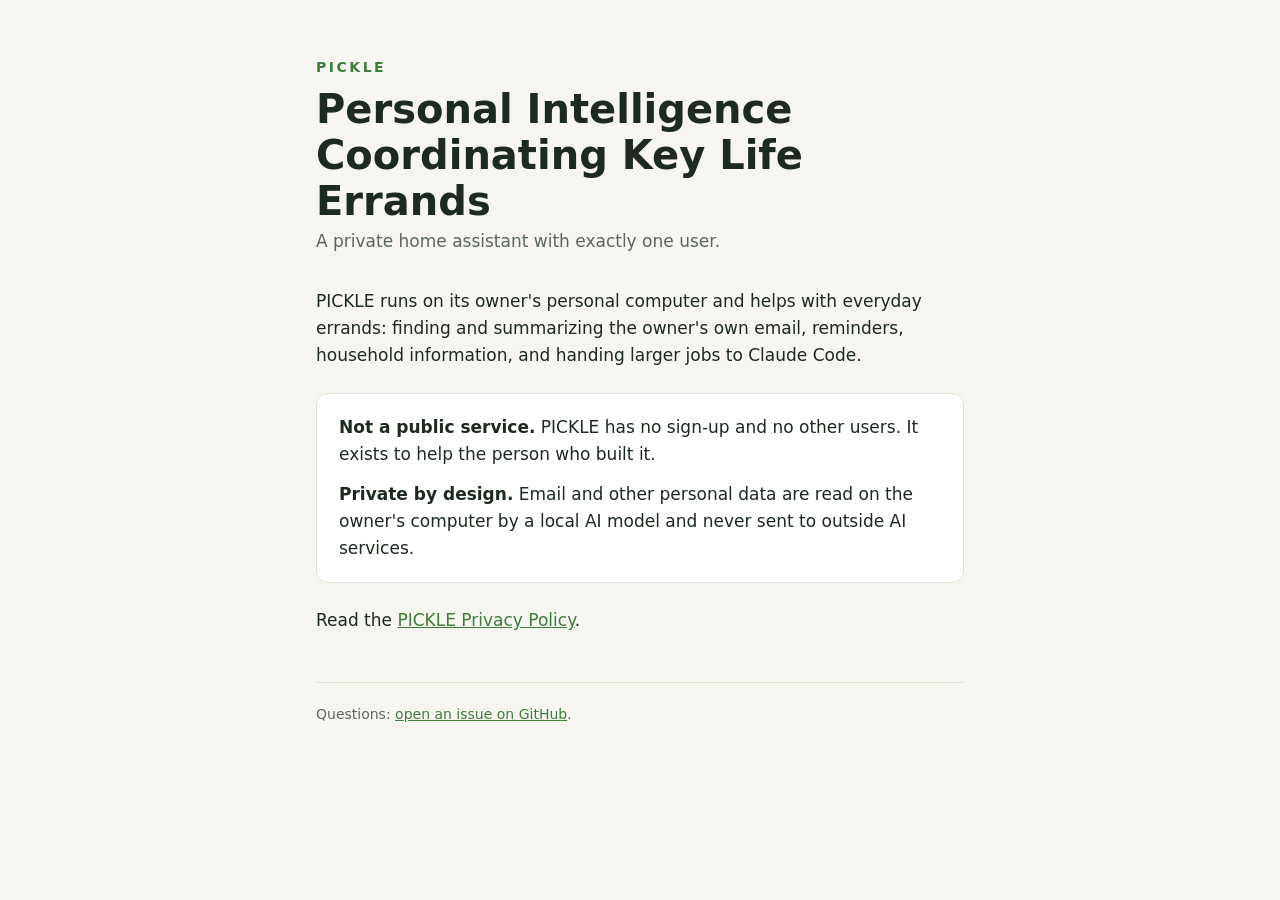
==== index.html @ 994bee7b "PICKLE home and privacy policy pages Co-Authored-By: Claude Opus 5.5 (1M context) <noreply@anthropic" ====
<!doctype html>
<html lang="en">
<head>
<meta charset="utf-8">
<meta name="viewport" content="width=device-width, initial-scale=1">
<title>PICKLE</title>
<meta name="description" content="PICKLE is a private home assistant that runs on its owner's own computer.">
<link rel="stylesheet" href="style.css">
</head>
<body>
<main>
  <div class="mark">PICKLE</div>
  <h1>Personal Intelligence Coordinating Key Life Errands</h1>
  <p class="sub">A private home assistant with exactly one user.</p>

  <p>PICKLE runs on its owner's personal computer and helps with everyday errands: finding and summarizing the owner's own email, reminders, household information, and handing larger jobs to Claude Code.</p>

  <div class="card">
    <p><strong>Not a public service.</strong> PICKLE has no sign-up and no other users. It exists to help the person who built it.</p>
    <p style="margin:0"><strong>Private by design.</strong> Email and other personal data are read on the owner's computer by a local AI model and never sent to outside AI services.</p>
  </div>

  <p>Read the <a href="privacy.html">PICKLE Privacy Policy</a>.</p>

  <footer>Questions: <a href="https://github.com/tanneriscrypto-a11y/pickle/issues">open an issue on GitHub</a>.</footer>
</main>
</body>
</html>
---- style.css ----
:root { --bg: #f6f5f0; --fg: #1d2a1f; --muted: #5b675c; --accent: #3f7d3a; --card: #ffffff; --line: #dfe3d8; }
@media (prefers-color-scheme: dark) {
  :root { --bg: #121612; --fg: #e6ebe3; --muted: #9aa696; --accent: #7cc36f; --card: #1a201a; --line: #2b342a; }
}
* { box-sizing: border-box; }
body { margin: 0; background: var(--bg); color: var(--fg); font: 17px/1.6 system-ui, -apple-system, "Segoe UI", sans-serif; }
main { max-width: 680px; margin: 0 auto; padding: 56px 16px 72px; }
.mark { font-weight: 800; letter-spacing: 0.18em; color: var(--accent); font-size: 14px; }
h1 { font-size: 40px; line-height: 1.15; margin: 8px 0 4px; }
.sub { color: var(--muted); margin: 0 0 32px; }
h2 { font-size: 19px; margin: 32px 0 6px; }
p, li { margin: 0 0 12px; }
.card { background: var(--card); border: 1px solid var(--line); border-radius: 12px; padding: 20px 22px; margin: 24px 0; }
a { color: var(--accent); }
footer { margin-top: 48px; padding-top: 20px; border-top: 1px solid var(--line); color: var(--muted); font-size: 14px; }
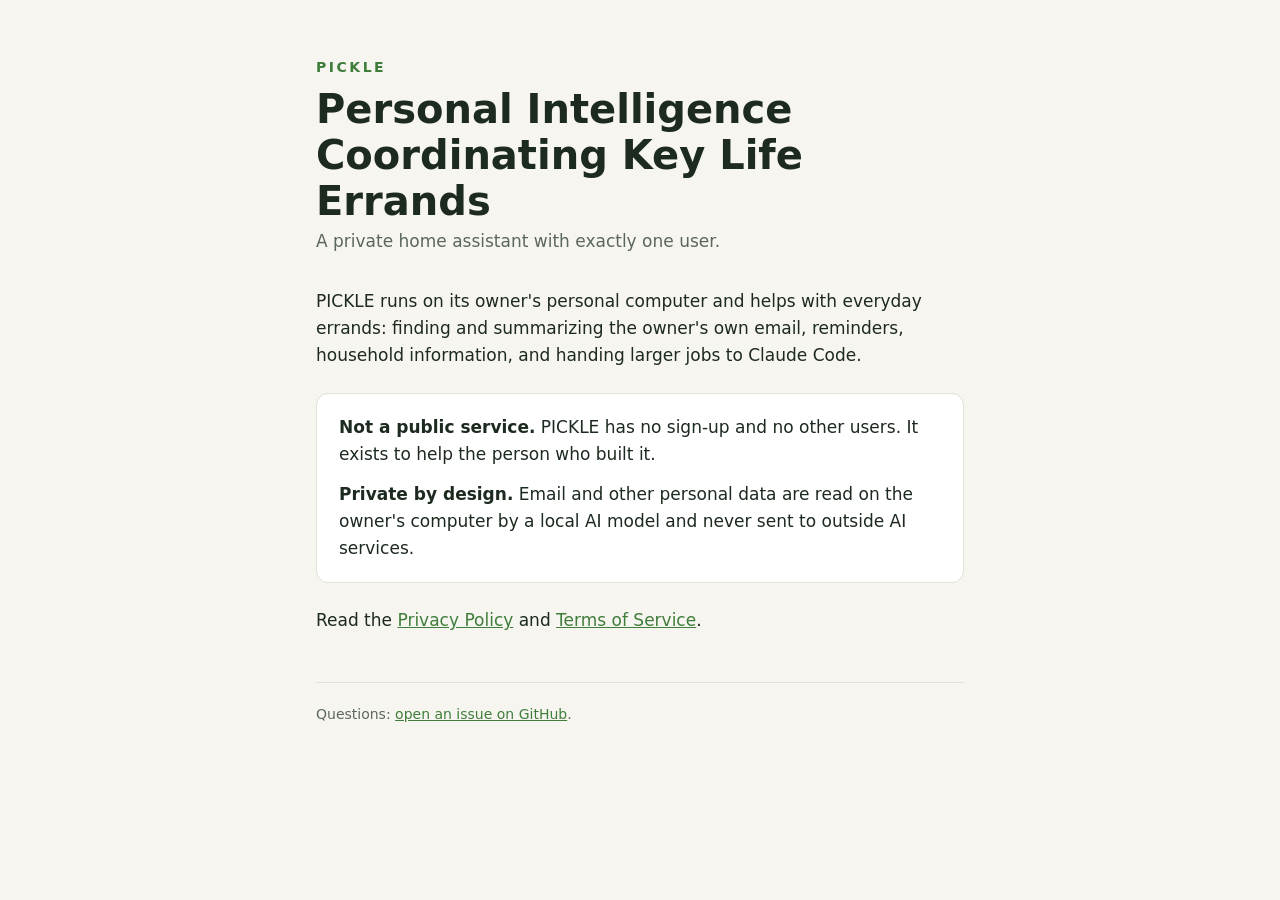
==== commit 65d7c081: "Add PICKLE terms of service Co-Authored-By: Claude Opus 5.5 (1M context) <noreply@anthropic.com> Cla" ====
--- a/index.html
+++ b/index.html
@@ -20,7 +20,7 @@
     <p style="margin:0"><strong>Private by design.</strong> Email and other personal data are read on the owner's computer by a local AI model and never sent to outside AI services.</p>
   </div>
 
-  <p>Read the <a href="privacy.html">PICKLE Privacy Policy</a>.</p>
+  <p>Read the <a href="privacy.html">Privacy Policy</a> and <a href="terms.html">Terms of Service</a>.</p>
 
   <footer>Questions: <a href="https://github.com/tanneriscrypto-a11y/pickle/issues">open an issue on GitHub</a>.</footer>
 </main>
